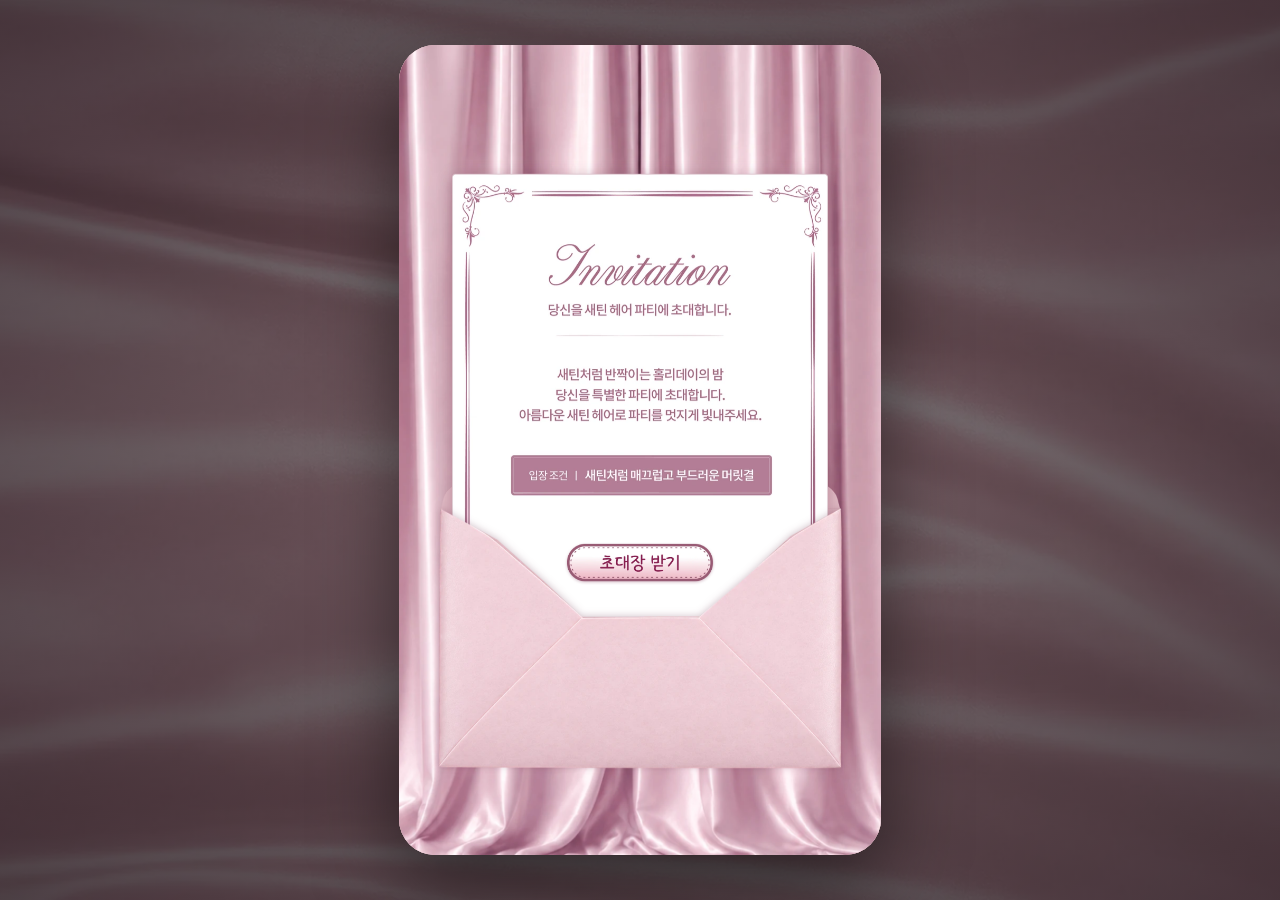
==== index.html @ 9b7ec1ea "Add files via upload" ====
<!doctype html>
<html lang="ko">
<head>
<meta charset="UTF-8" />
<meta name="viewport" content="width=device-width, initial-scale=1, maximum-scale=1, viewport-fit=cover" />
<title>지나의 파티 준비</title>
<meta name="description" content="지나를 파티에 보내는 아이템 입히기 게임 프로토타입" />
<link rel="stylesheet" href="styles.css?v=55" />
</head>
<body>
  <div class="app" id="app">

    <!-- Persistent top-left control bar: back / mute / undo-this-screen -->
    <div class="control-bar hidden" id="controlBar">
      <button class="ctrl-btn" id="btnBack" aria-label="뒤로 가기" title="뒤로 가기">
        <span class="ctrl-glyph">←</span>
      </button>
      <button class="ctrl-btn" id="btnMute" aria-label="음악 끄기" title="음악 끄기/켜기">
        <span class="ctrl-glyph" id="muteGlyph">♪</span>
      </button>
      <button class="ctrl-btn" id="btnUndo" aria-label="되돌리기" title="이 화면 되돌리기">
        <span class="ctrl-glyph">↺</span>
      </button>
    </div>

    <!-- ============ SCENE 1: 첫 화면 인트로 (봉투가 날아와 열리고, 편지지가 올라오는 캔버스 모션) ============ -->
    <!-- 새틴 커튼 배경은 <img> (다른 사진 화면과 같은 contain-fit 계산), 그 위 캔버스에 봉투/편지지(intro.js).
         '초대장 받기' 버튼(data-rect="introInvite")은 편지지가 멈추면 같은 자리에서 활성화되고, 누르면 너드 지나 1 로 이어집니다. -->
    <section class="scene photo-scene" id="scene-envelope" data-scene="envelope">
      <img class="scene-bg" id="introBg" src="assets/intro/curtain.webp?v=30" alt="" data-natural-w="402" data-natural-h="874" draggable="false" />
      <div class="letter-layer" id="introLayer" data-rect="storyFull">
        <canvas class="letter-canvas" id="introCanvas" width="804" height="1748"></canvas>
      </div>
      <div class="hotspot-layer">
        <button class="intro-invite-btn" id="btnInvite" data-rect="introInvite" aria-label="초대장 받기"><img src="assets/intro/btn-invite.webp?v=30" alt="초대장 받기" draggable="false" /></button>
      </div>
    </section>

    <!-- ============ SCENE 2: 지나 스토리 (너드 지나 → 블라썸 던 루트) ============ -->
    <!-- The composite images (402x874 art, shipped at 1206x2622 for 3x phones) are
         created by script.js (see D.story.images) and stacked in here; it cross-fades
         between them. Each image already has the three top-left icons baked in, so
         invisible buttons sit on top of them. The baked music icon is drawn in its
         "off" (slashed) state, so a small patch image (.mute-patch) hides the slash
         while music is playing. -->
    <section class="scene hidden photo-scene" id="scene-story" data-scene="story">
      <!-- hair shine (blossom 9): a bright band travelling down the hair, drawn on a canvas through a hair-shaped mask (no CSS mask, so it also works when opened from a local file) -->
      <div class="gloss-layer" id="glossLayer" data-rect="storyFull">
        <canvas class="gloss-canvas" id="glossCanvas" width="804" height="1748"></canvas>
      </div>
      <!-- 블썸 11: sparkle spiral behind Jina (behind-transform test v7), drawn on a canvas -->
      <div class="xf-layer" id="xfLayer" data-rect="storyFull">
        <canvas class="xf-canvas" id="xfCanvas" width="804" height="1748"></canvas>
      </div>
      <!-- 블썸 11 (와이드 그림): designer's sparkle light layer, drawn on a canvas that covers the whole wide picture -->
      <div class="sp-layer" id="spLayer" data-rect="storyWide">
        <canvas class="sp-canvas" id="spCanvas" width="1040" height="1748"></canvas>
      </div>
      <!-- petals, 빠직 marks and the pressed-card patches (sprites from assets/fx) -->
      <div class="story-fx" id="storyFx" data-rect="storyFull"></div>
      <canvas class="type-canvas" id="typeCanvas" data-rect="typeText"></canvas>
      <img class="arrow-mark" id="arrowMark" data-rect="typeArrow" alt="" draggable="false" />
      <img class="mute-patch" id="mutePatch" data-rect="storyMutePatch" src="assets/scenes/mute-on-patch.png" alt="" draggable="false" />
      <div class="hotspot-layer" id="storyHotspots">
        <!-- tap anywhere to continue (only active on the dialogue screens) -->
        <button class="hotspot story-tap" id="storyTap" data-rect="storyFull" aria-label="다음"></button>
        <button class="hotspot story-card" id="cardL" data-rect="storyCardL" aria-label="왼쪽 아이템 선택"></button>
        <button class="hotspot story-card" id="cardR" data-rect="storyCardR" aria-label="오른쪽 아이템 선택"></button>
        <button class="hotspot" id="storyBack" data-rect="storyBack" aria-label="뒤로 가기"></button>
        <button class="hotspot" id="storyMute" data-rect="storyMute" aria-label="음악 끄기"></button>
        <button class="hotspot" id="storyUndo" data-rect="storyUndo" aria-label="처음부터 다시"></button>
      </div>
      <!-- curtain that opens onto the party hall (curtain-open test): two halves gather to the sides -->
      <div class="curtain-layer" id="curtainLayer" aria-hidden="true">
        <div class="curtain-half" id="curtainL"><img src="assets/scenes/bl-curtain.webp?v=45" alt="" draggable="false" /></div>
        <div class="curtain-half" id="curtainR"><img src="assets/scenes/bl-curtain.webp?v=45" alt="" draggable="false" /></div>
      </div>
    </section>

    <!-- ============ SCENE 3b: 편지 화면 (블라썸 24 → ▶). 배경 이미지(위쪽 아이콘 포함) 위 캔버스에 봉투/편지지 모션, 그 위에 선물받기/다시하기 버튼 ============ -->
    <section class="scene hidden photo-scene" id="scene-letter" data-scene="letter">
      <img class="scene-bg" id="letterBg" src="assets/scenes/letter-sat.webp?v=45" alt="" data-natural-w="402" data-natural-h="874" data-cover="1" draggable="false" />
      <img class="letter-orn" id="letterOrn" data-rect="letterOrn" src="assets/scenes/letter-orn-pink.webp?v=51" alt="" draggable="false" />
      <img class="letter-icons" id="letterIcons" data-rect="letterIcons" src="assets/scenes/letter-icons2.webp?v=48" alt="" draggable="false" />
      <div class="letter-layer" id="letterLayer" data-rect="letterLayer">
        <canvas class="letter-canvas" id="letterCanvas" width="804" height="1748"></canvas>
      </div>
      <img class="mute-patch" id="letterMutePatch" data-rect="storyMutePatch" src="assets/scenes/mute-on-patch-pink2.png?v=31" alt="" draggable="false" />
      <div class="hotspot-layer">
        <button class="hotspot" id="letterBack" data-rect="storyBack" aria-label="뒤로 가기"></button>
        <button class="hotspot" id="letterMute" data-rect="storyMute" aria-label="음악 끄기"></button>
        <button class="hotspot" id="letterUndo" data-rect="storyUndo" aria-label="처음부터 다시"></button>
      </div>
      <button class="letter-pill" id="letterGift" data-rect="letterGift" aria-label="선물받기"><img src="assets/letter/btn-gift.webp?v=30" alt="선물받기" draggable="false" /></button>
      <button class="letter-pill" id="letterRetry" data-rect="letterRetry" aria-label="다시하기"><img src="assets/letter/btn-retry.webp?v=30" alt="다시하기" draggable="false" /></button>
    </section>

    <!-- ============ SCENE 4: styling-tool puzzle (comb vs curler, photo scene) ============ -->
    <section class="scene hidden photo-scene" id="scene-style" data-scene="style">
      <img class="scene-bg" id="styleImg" alt="스타일링 도구를 골라주세요" data-natural-w="402" data-natural-h="874" />
      <div class="fx-layer" id="styleFxLayer"></div>
      <div class="hotspot-layer" id="styleHotspots">
        <button class="hotspot" data-rect="ctrlBack" aria-label="뒤로 가기"></button>
        <button class="hotspot" data-rect="ctrlMute" aria-label="음악 끄기"></button>
        <button class="hotspot" data-rect="ctrlUndo" aria-label="되돌리기"></button>
        <button class="hotspot" data-rect="cardLeft" id="styleCorrectBtn" aria-label="고데기 선택"></button>
        <button class="hotspot" data-rect="cardRight" id="styleWrongBtn" aria-label="꼬리빗 선택"></button>
      </div>
      <button class="next-arrow hidden" id="styleNextBtn" aria-label="다음">→</button>
    </section>

    <!-- ============ SCENE 5: accessory collection — awaiting real art ============ -->
    <section class="scene hidden" id="scene-accessory" data-scene="accessory">
      <div class="stage-bg" id="accessoryBg"></div>
      <p class="stage-prompt" id="accessoryPlaceholderLabel"></p>
      <div class="speech-bubble" id="accessoryBubble"><p id="accessoryBubbleText"></p></div>
      <div class="item-row" id="accessoryButtons"></div>
      <button class="next-arrow hidden" id="accessoryNextBtn" aria-label="다음">→</button>
    </section>

    <!-- ============ SCENE 6: curtain reveal ============ -->
    <section class="scene hidden" id="scene-curtain" data-scene="curtain">
      <div class="stage-bg" id="curtainBg"></div>
      <div class="curtain-panel left"></div>
      <div class="curtain-panel right"></div>
    </section>

    <!-- ============ SCENE 7: ending + retry — awaiting real art ============ -->
    <section class="scene hidden" id="scene-ending" data-scene="ending">
      <div class="stage-bg" id="endingBg"></div>
      <div class="speech-bubble" id="endingBubble"><p id="endingBubbleText"></p></div>
      <button class="retry-btn hidden" id="btnRetry"></button>
    </section>

    <!-- Shared bottom toast, reused by any photo scene for a short message -->
    <div class="global-toast" id="globalToast"><p id="globalToastText"></p></div>

    <!-- Shared transition overlay (black -> white fade used between stages) -->
    <div class="transition-overlay" id="transitionOverlay"></div>

    <!-- Shared timed gif/mp4 overlay: appears, autoplays, disappears after -->
    <div class="timed-media-overlay hidden" id="timedMediaOverlay">
      <video id="timedVideo" class="hidden" muted playsinline></video>
      <img id="timedGif" class="hidden" alt="" />
    </div>

  </div>


  <script src="data.js?v=64"></script>
  <script src="assets/text/dialogue-map.js?v=48"></script>
  <script src="assets/fx/fx-map.js?v=45"></script>
  <script src="assets/fx/fx-map-sun.js?v=48"></script>
  <script src="letter.js?v=51"></script>
  <script src="intro.js?v=34"></script>
  <script src="script.js?v=58"></script>
</body>
</html>
---- styles.css ----
:root {
  --cream: #fdf3e2;
  --cream-deep: #f7e6ce;
  --rose: #e2a0ac;
  --rose-deep: #c96d80;
  --rose-darker: #a8495e;
  --plum: #5a3540;
  --gold: #d3a24a;
  --gold-deep: #b8842f;
  --ink: #2b2b33;
  --shadow: rgba(90, 53, 64, 0.25);
}

* { box-sizing: border-box; touch-action: manipulation; }

/* The strips of page that show through the translucent browser bars (status bar on top, toolbar at the bottom) on phones:
   script.js sets --edge-top / --edge-bottom from the picture on screen (wallpaper colour on top, floor colour at the bottom). */
@property --edge-top    { syntax: "<color>"; inherits: false; initial-value: #201319; }
@property --edge-bottom { syntax: "<color>"; inherits: false; initial-value: #201319; }
html {
  background-color: var(--edge-bottom);
  background-image: linear-gradient(var(--edge-top), var(--edge-top));
  background-repeat: no-repeat;
  background-size: 100% 50vh;
  transition: --edge-top 0.6s ease, --edge-bottom 0.6s ease;
}
html, body {
  margin: 0;
  padding: 0;
  height: 100%;
  font-family: "Iowan Old Style", "Palatino Linotype", Georgia, "Noto Serif KR", serif;
  overscroll-behavior: none;
  -webkit-tap-highlight-color: transparent;
}

body {
  display: flex;
  align-items: center;
  justify-content: center;
  min-height: 100vh;
  min-height: 100dvh;
}

.app {
  position: relative;
  width: 100%;
  max-width: 430px;
  height: 100vh;
  height: 100dvh;
  max-height: 932px;
  overflow: hidden;
  background: var(--cream);
  box-shadow: 0 30px 80px rgba(0,0,0,0.5);
}

@media (max-width: 430px) { .app { box-shadow: none; } }   /* phones: no shadow, so the bar colour above/below stays clean */
@media (min-width: 431px) {
  .app { border-radius: 36px; height: min(90vh, 900px); }
}
/* PC / tablet: the card is as wide as the whole wide picture (520:874), so the picture's left/right edges are not cropped.  Phones are unchanged. */
@media (min-width: 431px) {
  .app { max-width: none; width: min(95vw, calc(min(90vh, 900px) * 0.5949)); }
}

/* PC / tablet only: the area around the phone-sized game shows the pink satin curtain.
   It is dimmed (and darker towards the edges) so the game stays the brightest thing on screen.
   On phones (viewport <= 430px wide) it is never shown. */
body::before, body::after { content: none; }
@media (min-width: 431px) {
  body::before {
    content: "";
    position: fixed; inset: 0; z-index: 0;
    pointer-events: none;
    background:
      radial-gradient(ellipse at 50% 50%, rgba(32,19,25,0.55) 0%, rgba(32,19,25,0.80) 100%),
      url("assets/ui/pc-bg.webp?v=30") center / cover no-repeat;
  }
  .app { z-index: 1; }
  /* 선셋 허니 루트(선셋 지나 1 ~ 끝)에서는 금색 새틴으로 천천히 바뀐다 (script.js 의 setPcTheme) */
  body::after {
    content: "";
    position: fixed; inset: 0; z-index: 0;
    pointer-events: none;
    background:
      radial-gradient(ellipse at 50% 50%, rgba(48,32,10,0.52) 0%, rgba(48,32,10,0.78) 100%),
      url("assets/ui/pc-bg-sun.webp?v=30") center / cover no-repeat;
    opacity: 0;
    transition: opacity 1.2s ease;
  }
  body.sun-bg::after { opacity: 1; }
}

/* ---------------- shared scene shell ---------------- */

.scene {
  position: absolute;
  inset: 0;
  display: flex;
  flex-direction: column;
  align-items: center;
  justify-content: center;
  opacity: 1;
  visibility: visible;
}

.scene.hidden {
  opacity: 0;
  visibility: hidden;
  pointer-events: none;
}

.hidden { display: none !important; }

.stage-bg {
  position: absolute;
  inset: 0;
  background-size: cover;
  background-position: center;
  z-index: 0;
}

/* ---------------- top-left control bar ---------------- */

.control-bar {
  position: absolute;
  top: max(14px, env(safe-area-inset-top));
  left: 14px;
  z-index: 50;
  display: flex;
  gap: 8px;
}
.control-bar.hidden { display: none; }

.ctrl-btn {
  width: 36px;
  height: 36px;
  border-radius: 50%;
  border: none;
  background: rgba(255,255,255,0.85);
  color: var(--rose-darker);
  box-shadow: 0 4px 10px rgba(0,0,0,0.25);
  display: flex;
  align-items: center;
  justify-content: center;
  font-size: 15px;
  cursor: pointer;
  transition: transform 0.15s ease, background 0.15s ease;
  padding: 0;
}
.ctrl-btn:hover { background: #fff; transform: scale(1.06); }
.ctrl-btn:active { transform: scale(0.92); }
.ctrl-btn .ctrl-glyph { line-height: 1; }
.app.muted #muteGlyph::before { content: "🔇"; }
.app:not(.muted) #muteGlyph { font-family: initial; }

/* ---------------- SCREEN 1-2: envelope + letter ---------------- */

#scene-envelope {
  background: radial-gradient(120% 90% at 50% 0%, #fffaf0 0%, var(--cream) 55%, var(--cream-deep) 100%);
  overflow: hidden;
}

.lace-frame {
  position: absolute;
  inset: 10px;
  border: 1.5px solid rgba(169, 106, 122, 0.35);
  pointer-events: none;
}
.lace-frame::before, .lace-frame::after {
  content: "";
  position: absolute;
  left: 50%;
  width: 70%;
  height: 22px;
  transform: translateX(-50%);
  background-image: radial-gradient(circle, rgba(169,106,122,0.35) 2.4px, transparent 2.6px);
  background-size: 14px 14px;
  background-position: center;
  background-repeat: repeat-x;
}
.lace-frame::before { top: -11px; }
.lace-frame::after { bottom: -11px; }

.envelope-prompt {
  position: absolute;
  top: 9%;
  left: 50%;
  transform: translateX(-50%);
  text-align: center;
  color: var(--rose-darker);
  letter-spacing: 0.08em;
  font-size: 13px;
  opacity: 0.85;
  padding: 0 12%;
}

.envelope-stage {
  position: relative;
  width: 80%;
  max-width: 300px;
  aspect-ratio: 5 / 4.4;
  perspective: 1400px;
}

.envelope { position: relative; width: 100%; height: 100%; }

.env-back {
  position: absolute; inset: 0; border-radius: 10px;
  background: linear-gradient(155deg, var(--rose) 0%, var(--rose-deep) 100%);
  box-shadow: 0 22px 45px var(--shadow), inset 0 0 0 1px rgba(255,255,255,0.25);
  overflow: hidden; z-index: 1;
}
.env-back::before {
  content: ""; position: absolute; inset: 0;
  background-image: radial-gradient(circle, rgba(255,255,255,0.35) 1.6px, transparent 1.8px);
  background-size: 16px 16px; opacity: 0.5;
}

.letter {
  position: absolute; left: 50%; width: 82%; height: 62%;
  transform: translateX(-50%); top: 54%;
  background: linear-gradient(180deg, #fffaf0, var(--cream-deep));
  border-radius: 8px; box-shadow: 0 12px 30px rgba(90,53,64,0.28);
  transition: top 1.05s cubic-bezier(.22,.9,.3,1.18);
  padding: 14px 14px 12px; border: 1px solid rgba(169,106,122,0.25);
  z-index: 2; overflow: hidden; display: flex; flex-direction: column; align-items: center;
  gap: 8px;
}
.letter::before {
  content: ""; position: absolute; left: 7px; right: 7px; top: 7px; bottom: 7px;
  border: 1px dashed rgba(169,106,122,0.35); border-radius: 4px; pointer-events: none;
}
.letter-heading {
  display: block; text-align: center; font-size: 10.5px; letter-spacing: 0.2em;
  text-transform: uppercase; color: var(--gold-deep); flex: none;
}
.letter-text {
  margin: 0; color: var(--plum); font-size: 14.5px; line-height: 1.55;
  text-align: center; font-weight: 600; flex: 1; display: flex;
  align-items: center; justify-content: center;
}
.letter-btn {
  flex: none; border: none; border-radius: 999px; padding: 9px 26px;
  background: linear-gradient(135deg, var(--rose-deep), var(--rose-darker));
  color: #fff8ea; font-size: 13.5px; font-weight: 700; letter-spacing: 0.02em;
  cursor: pointer; box-shadow: 0 6px 14px rgba(90,53,64,0.35);
  transition: transform 0.15s ease, filter 0.15s ease;
}
.letter-btn:hover { filter: brightness(1.08); transform: translateY(-1px); }
.letter-btn:active { transform: scale(0.95); }

.envelope.open .letter { top: -46%; }
.envelope.closing .letter { top: 54%; transition: top 0.85s cubic-bezier(.5,0,.7,.4); }

.env-pocket-front {
  position: absolute; inset: 0; z-index: 3;
  background: linear-gradient(165deg, var(--rose-deep), var(--rose-darker));
  clip-path: polygon(0 45%, 100% 45%, 100% 100%, 0 100%);
  box-shadow: inset 0 6px 10px -6px rgba(0,0,0,0.35);
}
.env-flap {
  position: absolute; inset: 0; transform-origin: top center;
  clip-path: polygon(0 0, 100% 0, 50% 47%);
  background: linear-gradient(200deg, var(--rose-deep), var(--rose-darker));
  backface-visibility: hidden; z-index: 4;
  transition: transform 1s cubic-bezier(.6,.1,.3,1), z-index 0s 0.5s;
  box-shadow: 0 8px 18px rgba(90,53,64,0.2);
  display: flex; align-items: flex-start; justify-content: center; padding-top: 9%;
}
.env-flap-mark { font-size: 34px; color: rgba(255,255,255,0.75); }
.envelope.open .env-flap { transform: rotateX(-158deg); z-index: 0; transition: transform 1s cubic-bezier(.6,.1,.3,1), z-index 0s 0s; }
.envelope.closing .env-flap { transform: rotateX(0deg); z-index: 4; transition: transform 0.8s 0.55s cubic-bezier(.3,.2,.4,1), z-index 0s 0.55s; }

.env-seal {
  position: absolute; left: 50%; top: 46%; transform: translate(-50%,-50%) scale(1);
  width: 42px; height: 42px; border-radius: 50%;
  background: radial-gradient(circle at 35% 30%, var(--gold), var(--gold-deep));
  box-shadow: 0 3px 8px rgba(0,0,0,0.35); z-index: 5;
  display: flex; align-items: center; justify-content: center;
  color: #fff8ea; font-size: 15px; font-family: Georgia, serif;
  transition: opacity 0.35s ease, transform 0.35s ease;
}
.envelope.open .env-seal, .envelope.closing .env-seal { opacity: 0; transform: translate(-50%,-50%) scale(0.4); }

.tap-hint {
  position: absolute; bottom: 12%; left: 50%; transform: translateX(-50%);
  border: none; border-radius: 999px; padding: 10px 30px;
  background: linear-gradient(135deg, var(--rose-deep), var(--rose-darker));
  color: #fff8ea; font-size: 13px; letter-spacing: 0.08em; text-transform: uppercase;
  cursor: pointer; box-shadow: 0 8px 18px rgba(90,53,64,0.3);
  animation: pulseHint 1.6s ease-in-out infinite;
}
.tap-hint.hidden { display: none; }
@keyframes pulseHint { 0%,100% { transform: translateX(-50%) scale(1); } 50% { transform: translateX(-50%) scale(1.05); } }

/* ---------------- shared: character silhouette ---------------- */

.character-stage {
  position: relative;
  z-index: 2;
  width: 46%;
  max-width: 190px;
  margin-top: -6%;
  filter: drop-shadow(0 14px 18px rgba(0,0,0,0.25));
}
.character-stage svg { width: 100%; height: auto; display: block; }

.character-stage.shake { animation: shakeChar 0.5s ease; }
@keyframes shakeChar {
  0%, 100% { transform: translateX(0); }
  20% { transform: translateX(-6px) rotate(-2deg); }
  40% { transform: translateX(5px) rotate(2deg); }
  60% { transform: translateX(-4px) rotate(-1deg); }
  80% { transform: translateX(3px) rotate(1deg); }
}

.sparkle {
  position: absolute;
  color: #fff3c4;
  font-size: 16px;
  pointer-events: none;
  animation: sparklePop 0.9s ease forwards;
  z-index: 6;
}
@keyframes sparklePop {
  0% { opacity: 0; transform: scale(0.3) rotate(0deg); }
  35% { opacity: 1; transform: scale(1.15) rotate(20deg); }
  100% { opacity: 0; transform: scale(0.6) rotate(50deg) translateY(-14px); }
}

.wrong-x {
  position: absolute;
  color: #ff5b6e;
  font-weight: 800;
  font-size: 20px;
  pointer-events: none;
  animation: wrongPop 0.55s ease forwards;
  z-index: 6;
}
@keyframes wrongPop {
  0% { opacity: 0; transform: scale(0.5) translateY(6px); }
  40% { opacity: 1; transform: scale(1.15) translateY(-4px); }
  100% { opacity: 0; transform: scale(0.9) translateY(-14px); }
}

/* ---------------- shared: prompt / speech bubble ---------------- */

.stage-prompt {
  position: relative;
  z-index: 2;
  color: #fff;
  font-size: 15px;
  text-align: center;
  margin: 14px 0 22px;
  padding: 0 14%;
  text-shadow: 0 2px 6px rgba(0,0,0,0.4);
}

.speech-bubble {
  position: relative;
  z-index: 3;
  max-width: 76%;
  background: #fffaf0;
  color: var(--plum);
  border-radius: 16px;
  padding: 12px 16px;
  font-size: 13.5px;
  line-height: 1.5;
  text-align: center;
  box-shadow: 0 10px 24px rgba(0,0,0,0.25);
  margin-top: -8%;
  margin-bottom: 14px;
  opacity: 0;
  transform: translateY(14px);
  transition: opacity 0.4s ease, transform 0.4s ease;
  pointer-events: none;
}
.speech-bubble::after {
  content: "";
  position: absolute;
  bottom: -8px;
  left: 50%;
  transform: translateX(-50%);
  border-width: 8px 7px 0 7px;
  border-style: solid;
  border-color: #fffaf0 transparent transparent transparent;
}
.speech-bubble.show { opacity: 1; transform: translateY(0); }
.speech-bubble p { margin: 0; }

/* ---------------- shared: item buttons ---------------- */

.item-row {
  position: relative;
  z-index: 3;
  display: flex;
  gap: 16px;
  margin-top: 6px;
}

.item-btn {
  width: 118px;
  border: none;
  border-radius: 16px;
  background: rgba(255,255,255,0.92);
  padding: 12px 10px 10px;
  display: flex;
  flex-direction: column;
  align-items: center;
  gap: 8px;
  cursor: pointer;
  box-shadow: 0 8px 18px rgba(0,0,0,0.22);
  transition: transform 0.15s ease, box-shadow 0.15s ease, filter 0.15s ease;
  -webkit-tap-highlight-color: transparent;
}
.item-btn:hover { transform: translateY(-2px) scale(1.02); filter: brightness(1.03); }
.item-btn:active { transform: scale(0.95); }
.item-btn.selected { box-shadow: 0 0 0 3px var(--gold), 0 8px 18px rgba(0,0,0,0.22); }
.item-btn.disabled { opacity: 0.55; pointer-events: none; }

.item-swatch {
  width: 56px;
  height: 56px;
  border-radius: 12px;
  background: linear-gradient(150deg, #ddd, #bbb);
  display: block;
}
.item-label {
  font-size: 12px;
  color: var(--plum);
  font-weight: 600;
  text-align: center;
}

.swatch-blossom { background: linear-gradient(150deg, #f6c9d5, #c96d80); }
.swatch-sunset { background: linear-gradient(150deg, #f6dfa0, #d3a24a); }
.swatch-comb { background: linear-gradient(150deg, #efefef, #9aa0a6); }
.swatch-curler { background: linear-gradient(150deg, #ffd7de, #c96d80); }
.swatch-scrunchie { background: linear-gradient(150deg, #ffe3ea, #e2909f); }
.swatch-diary { background: linear-gradient(150deg, #f3d9d9, #a8495e); }

.next-arrow {
  position: absolute;
  top: max(14px, env(safe-area-inset-top));
  right: 14px;
  z-index: 20;
  width: 42px;
  height: 42px;
  border-radius: 50%;
  border: none;
  background: rgba(255,255,255,0.92);
  color: var(--rose-darker);
  font-size: 18px;
  box-shadow: 0 8px 18px rgba(0,0,0,0.3);
  cursor: pointer;
  animation: nextPulse 1.4s ease-in-out infinite;
}
.next-arrow.hidden { display: none; }
@keyframes nextPulse { 0%,100% { transform: scale(1); } 50% { transform: scale(1.08); } }

/* ---------------- photo scenes (route / style): full composite images ---------------- */

.photo-scene { background: #000; }

.scene-bg {
  position: absolute;
  inset: 0;
  width: 100%;
  height: 100%;
  object-fit: contain;
  display: block;
  user-select: none;
  -webkit-user-drag: none;
  z-index: 1;
}

.hotspot-layer {
  position: absolute;
  inset: 0;
  z-index: 5;
}

/* positioned in JS to exactly match the baked-in artwork (see script.js
   layoutPhotoScene). left/top/width/height below are just safe fallbacks. */
.hotspot {
  position: absolute;
  left: 0; top: 0; width: 40px; height: 40px;
  border: none;
  background: transparent;
  padding: 0;
  margin: 0;
  cursor: pointer;
  -webkit-tap-highlight-color: transparent;
  appearance: none;
  -webkit-appearance: none;
}
.hotspot.disabled { pointer-events: none; }

.fx-layer {
  position: absolute;
  inset: 0;
  z-index: 4;
  pointer-events: none;
}

/* generic wrong-answer tint drawn over a card when no dedicated
   "wrong click" composite photo exists yet for that route */
.card-tint {
  position: absolute;
  border-radius: 46px;
  background: rgba(178, 34, 52, 0.38);
  mix-blend-mode: multiply;
  opacity: 0;
  transition: opacity 0.2s ease;
}
.card-tint.show { opacity: 1; }

.correct-ring {
  position: absolute;
  border-radius: 46px;
  box-shadow: 0 0 0 4px var(--gold), 0 0 22px 4px rgba(211,162,74,0.65);
  opacity: 0;
  transition: opacity 0.25s ease;
}
.correct-ring.show { opacity: 1; }

/* "Notice" popup used as a generic wrong-answer message when a route has
   no dedicated baked-in composite for the wrong click (see data.js) */
.notice-popup {
  position: absolute;
  left: 8%;
  right: 8%;
  top: 54%;
  background: #fffaf0;
  border: 1px solid rgba(169,106,122,0.35);
  border-radius: 14px;
  padding: 20px 14px 12px;
  text-align: center;
  box-shadow: 0 12px 28px rgba(0,0,0,0.3);
  opacity: 0;
  transform: translateY(10px);
  transition: opacity 0.3s ease, transform 0.3s ease;
}
.notice-popup.show { opacity: 1; transform: translateY(0); }
.notice-popup .notice-tab {
  position: absolute;
  top: -12px;
  left: 50%;
  transform: translateX(-50%);
  background: #fff;
  border: 1px solid rgba(169,106,122,0.35);
  border-radius: 999px;
  padding: 3px 16px;
  font-size: 11.5px;
  font-weight: 700;
  color: var(--rose-darker);
  letter-spacing: 0.05em;
}
.notice-popup p {
  margin: 0;
  font-size: 13.5px;
  color: var(--rose-darker);
  font-weight: 700;
  line-height: 1.5;
}

.spark-mark {
  position: absolute;
  color: #e0334c;
  font-size: 22px;
  font-weight: 800;
  pointer-events: none;
  animation: sparkPop 0.6s ease forwards;
}
@keyframes sparkPop {
  0% { opacity: 0; transform: scale(0.4) rotate(-10deg); }
  40% { opacity: 1; transform: scale(1.2) rotate(6deg); }
  100% { opacity: 0.9; transform: scale(1) rotate(0deg); }
}

/* ---------------- route / style / accessory / ending scene bg tint ---------------- */

#scene-route .stage-bg { background-color: #2b2b33; }
#scene-style .stage-bg,
#scene-accessory .stage-bg { background-color: var(--stage-color, #e7a3b2); }
#scene-ending .stage-bg { background-color: #e7a3b2; }

/* subtle dotted texture reused for all painted backgrounds */
.stage-bg.textured::before {
  content: "";
  position: absolute; inset: 0;
  background-image: radial-gradient(circle, rgba(255,255,255,0.28) 1.6px, transparent 1.8px);
  background-size: 18px 18px;
}

/* ---------------- curtain reveal ---------------- */

#scene-curtain .stage-bg { background-color: #a8495e; }
.curtain-panel {
  position: absolute;
  top: 0; bottom: 0;
  width: 52%;
  background: repeating-linear-gradient(90deg, #c96d80 0 14px, #b45a6e 14px 28px);
  box-shadow: inset 0 0 40px rgba(0,0,0,0.35);
  z-index: 5;
  transition: transform 1.1s cubic-bezier(.6,.05,.3,1);
}
.curtain-panel.left { left: 0; transform: translateX(0); border-radius: 0 24px 24px 0; }
.curtain-panel.right { right: 0; transform: translateX(0); border-radius: 24px 0 0 24px; }
#scene-curtain.opened .curtain-panel.left { transform: translateX(-100%); }
#scene-curtain.opened .curtain-panel.right { transform: translateX(100%); }

/* ---------------- ending ---------------- */

.retry-btn {
  position: relative;
  z-index: 4;
  margin-top: 18px;
  border: none;
  border-radius: 999px;
  padding: 11px 32px;
  background: linear-gradient(135deg, var(--gold), var(--gold-deep));
  color: #fff8ea;
  font-size: 14px;
  font-weight: 700;
  letter-spacing: 0.03em;
  cursor: pointer;
  box-shadow: 0 8px 18px rgba(0,0,0,0.3);
  opacity: 0;
  transform: translateY(14px);
  transition: opacity 0.4s ease, transform 0.4s ease;
}
.retry-btn.show { opacity: 1; transform: translateY(0); }
.retry-btn.hidden { display: none; }

/* ---------------- shared bottom toast ---------------- */

.global-toast {
  position: absolute;
  left: 50%;
  bottom: 6%;
  transform: translate(-50%, 14px);
  background: linear-gradient(135deg, #fff8ea, #fbe7c4);
  color: var(--rose-darker);
  padding: 10px 22px;
  border-radius: 999px;
  font-size: 13.5px;
  font-weight: 700;
  text-align: center;
  box-shadow: 0 10px 24px rgba(0,0,0,0.35);
  opacity: 0;
  pointer-events: none;
  transition: opacity 0.35s ease, transform 0.35s ease;
  z-index: 40;
  max-width: 80%;
}
.global-toast.show { opacity: 1; transform: translate(-50%, 0); }
.global-toast p { margin: 0; }

/* ---------------- transition overlay (black -> white fade) ---------------- */

.transition-overlay {
  position: absolute;
  inset: 0;
  z-index: 100;
  background: var(--veil-color, #fff);
  opacity: 0;
  pointer-events: none;
  transition: opacity var(--veil-out, 480ms) var(--veil-ease, ease-out);
}
.transition-overlay.cover {
  opacity: var(--veil-peak, 0.85);
  transition: opacity var(--veil-in, 280ms) var(--veil-ease, ease-in);
}

/* ---------------- timed gif/mp4 overlay ---------------- */

.timed-media-overlay {
  position: absolute;
  inset: 0;
  z-index: 90;
  background: rgba(20, 10, 14, 0.82);
  display: flex;
  align-items: center;
  justify-content: center;
  opacity: 0;
  transition: opacity 0.35s ease;
}
.timed-media-overlay.show { opacity: 1; }
.timed-media-overlay.hidden { display: none; }
.timed-media-overlay video,
.timed-media-overlay img {
  max-width: 80%;
  max-height: 70%;
  border-radius: 14px;
  box-shadow: 0 20px 50px rgba(0,0,0,0.5);
}


/* ---------------- 첫 화면 인트로 (캔버스 모션) + 초대장 받기 버튼 ---------------- */

#scene-envelope { background: #d9a9bd; }
#introBg { object-fit: cover; }   /* new wide curtain picture: always covers the whole screen */
.intro-invite-btn {
  position: absolute;
  left: 0; top: 0; width: 148px; height: 46px;   /* the image includes a soft baked-in shadow margin (see HOTSPOT_RECTS.introInvite) */
  z-index: 4;
  padding: 0; margin: 0;
  appearance: none; -webkit-appearance: none;
  border: none; background: transparent;
  cursor: pointer;
  -webkit-tap-highlight-color: transparent;
  opacity: 0;
  visibility: hidden;
  pointer-events: none;
}
.intro-invite-btn img {
  display: block; width: 100%; height: 100%;
  user-select: none; -webkit-user-drag: none; pointer-events: none;
  transform-origin: 50% 50%;
  will-change: transform;
  backface-visibility: hidden;
}
/* appears instantly: the canvas copy of the button stops drawing in the same frame (no fade, no flicker) */
.intro-invite-btn.show { opacity: 1; visibility: visible; pointer-events: auto; }
.intro-invite-btn.show.pulse img { animation: inviteBtnPulse 1.9s ease-in-out infinite; }   /* transform only: no filter repaint per frame */
.intro-invite-btn.show:active img { animation: none; transform: scale(0.955); }
.intro-invite-btn:focus-visible { outline: 2px solid #fff; outline-offset: 3px; border-radius: 28px; }
@keyframes inviteBtnPulse { 0%, 100% { transform: scale(1); } 50% { transform: scale(1.035); } }


/* ---------------- 너드 지나 스토리 (cross-fading composite images) ---------------- */

.story-img { opacity: 0; z-index: 1; pointer-events: none; transition: none; }
.story-img.cur { opacity: 1; z-index: 2; }
.story-img.incoming { z-index: 3; opacity: 0; }
.story-img.incoming.fading { opacity: 1; transition: opacity var(--story-fade, 380ms) ease; }

.mute-patch {
  position: absolute;
  left: 0; top: 0; width: 40px; height: 40px;
  z-index: 4;                       /* above the images, below the hotspots */
  pointer-events: none;
  user-select: none;
  -webkit-user-drag: none;
  opacity: 1;
}
.app.muted .mute-patch { opacity: 0; }   /* music off → original slashed icon shows */

.story-tap, .story-card { display: none; }
.story-tap.active, .story-card.active { display: block; }
.story-tap { cursor: pointer; }
/* (no press-scale: the pressed look is the real pressed card from the artwork) */

/* toast variant that sits under the top icon row (so it never covers the cards) */
.global-toast.top { bottom: auto; top: 14%; }

/* typed speech-box text + blinking ▶ (positioned by data-rect like the hotspots) */
.type-canvas {
  position: absolute;
  left: 0; top: 0; width: 40px; height: 20px;
  z-index: 4;
  pointer-events: none;
  opacity: 1;
  transition: opacity 0.24s ease;
}
.type-canvas.fade-out { opacity: 0; }
.arrow-mark {
  position: absolute;
  left: 0; top: 0; width: 20px; height: 20px;
  z-index: 4;
  pointer-events: none;
  user-select: none;
  -webkit-user-drag: none;
  opacity: 0;
}
.arrow-mark.show { animation: arrowBlink 1.05s ease-in-out infinite; }
@keyframes arrowBlink {
  0%, 100% { opacity: 1;    transform: translateX(0); }
  50%      { opacity: 0.25; transform: translateX(3px); }
}

/* mirrored wallpaper behind the image so wide screens don't get black side bars */
.scene-fill { position: absolute; left: 0; top: 0; z-index: 0; pointer-events: none; }

/* ---------------- 블라썸 루트: fx sprites, hair gloss ---------------- */
.story-fx { position: absolute; left: 0; top: 0; width: 100%; height: 100%; z-index: 4; pointer-events: none; overflow: visible; }
.fx-sprite { position: absolute; display: block; user-select: none; -webkit-user-drag: none; pointer-events: none; will-change: transform, opacity; }
.fx-sprite.leaving { opacity: 0; transition: opacity 0.24s ease; }
.fx-sprite.card-patch { opacity: 0; transition: opacity var(--hover-fade, 110ms) ease; will-change: opacity; }
.fx-sprite.card-patch.on { opacity: 1; }
.fx-sprite.mark { transform-origin: 50% 50%; }
.fx-sprite.petal { transform-origin: 50% 50%; }

/* hair shine: a bright band (--f = its position, % of picture height) lights up the hair only */
.gloss-layer { --f: 8%; position: absolute; left: 0; top: 0; width: 100%; height: 100%; z-index: 3; pointer-events: none; display: none; overflow: hidden; }
.gloss-layer.on { display: block; }
.gloss-canvas { position: absolute; left: 0; top: 0; width: 100%; height: 100%; mix-blend-mode: screen; pointer-events: none; }



/* 블썸 11 변신 반짝임: canvas sits over the picture (below the icons' mute patch / hotspots) */
/* 편지 화면: 봉투/편지지 캔버스 + 선물받기/다시하기 버튼 (위치는 data-rect 로 JS 가 맞춤) */
#letterBg[data-cover] { object-fit: cover; }
.letter-orn { position: absolute; left: 0; top: 0; z-index: 1; pointer-events: none; user-select: none; -webkit-user-drag: none; }
.letter-icons { position: absolute; left: 0; top: 0; z-index: 2; pointer-events: none; user-select: none; -webkit-user-drag: none; }
.letter-layer { position: absolute; left: 0; top: 0; width: 100%; height: 100%; z-index: 3; pointer-events: none; overflow: hidden; }
.letter-canvas { position: absolute; left: 0; top: 0; width: 100%; height: 100%; display: block; }
.letter-pill {
  position: absolute; left: 0; top: 0; width: 40px; height: 40px; z-index: 6;
  border: 0; padding: 0; margin: 0; background: transparent;
  cursor: pointer; appearance: none; -webkit-appearance: none; -webkit-tap-highlight-color: transparent;
  opacity: 0; transform: translateY(16px) scale(.94); pointer-events: none;
  transition: opacity .45s ease, transform .5s cubic-bezier(.2,.9,.25,1.15);
}
.letter-pill.show { opacity: 1; transform: none; pointer-events: auto; }
.letter-pill img {
  display: block; width: 100%; height: 100%; user-select: none; -webkit-user-drag: none; pointer-events: none;
  filter: drop-shadow(0 2px 2.5px rgba(132,62,92,.30)); transform-origin: 50% 50%;
}
.letter-pill.show.pulse img { animation: letterPulse 1.9s ease-in-out infinite; }
.letter-pill:hover img { filter: drop-shadow(0 2px 3px rgba(132,62,92,.40)) brightness(1.03); }
.letter-pill:active { transition: transform .08s ease; transform: scale(.955); }
.letter-pill:focus-visible { outline: 2px solid #fff; outline-offset: 3px; border-radius: 28px; }
@keyframes letterPulse { 0%,100% { transform: scale(1); } 50% { transform: scale(1.035); } }

.xf-layer { position: absolute; left: 0; top: 0; width: 100%; height: 100%; z-index: 3; pointer-events: none; display: none; overflow: hidden; }
.xf-layer.on { display: block; }
.xf-canvas { position: absolute; left: 0; top: 0; width: 100%; height: 100%; display: block; }
.sp-layer { position: absolute; left: 0; top: 0; z-index: 3; pointer-events: none; display: none; overflow: hidden; }
.sp-layer.on { display: block; }
.sp-canvas { position: absolute; left: 0; top: 0; width: 100%; height: 100%; display: block; }

/* 커튼: two halves (clip 49.8% so there is no seam), blocks all taps while it is on screen */
.curtain-layer { position: absolute; inset: 0; z-index: 30; overflow: hidden; display: none; opacity: 0; pointer-events: none; transition: opacity var(--cur-in, 420ms) ease; }
.curtain-layer.on { display: block; }
.curtain-layer.show { opacity: 1; pointer-events: auto; }
.curtain-layer.instant { transition: none; }
.curtain-half { position: absolute; inset: 0; will-change: transform, filter; }
.curtain-half img { position: absolute; inset: 0; width: 100%; height: 100%; object-fit: cover; display: block; user-select: none; -webkit-user-drag: none; }
#curtainL { clip-path: inset(0 49.8% 0 0); transform-origin: 0% 50%; }
#curtainR { clip-path: inset(0 0 0 49.8%); transform-origin: 100% 50%; }
.fx-sprite.pcard { transform-origin: 50% 50%; will-change: transform, opacity; }
.pcard-shadow { position: absolute; border-radius: 50%; background: radial-gradient(closest-side, rgba(110,40,70,.62) 0%, rgba(110,40,70,.34) 55%, rgba(110,40,70,0) 100%); transform-origin: 50% 50%; will-change: transform, opacity; pointer-events: none; }
.pcard-wrap { position: absolute; overflow: hidden; pointer-events: none; }
.pcard-wrap.leaving { opacity: 0; transition: opacity 0.24s ease; }
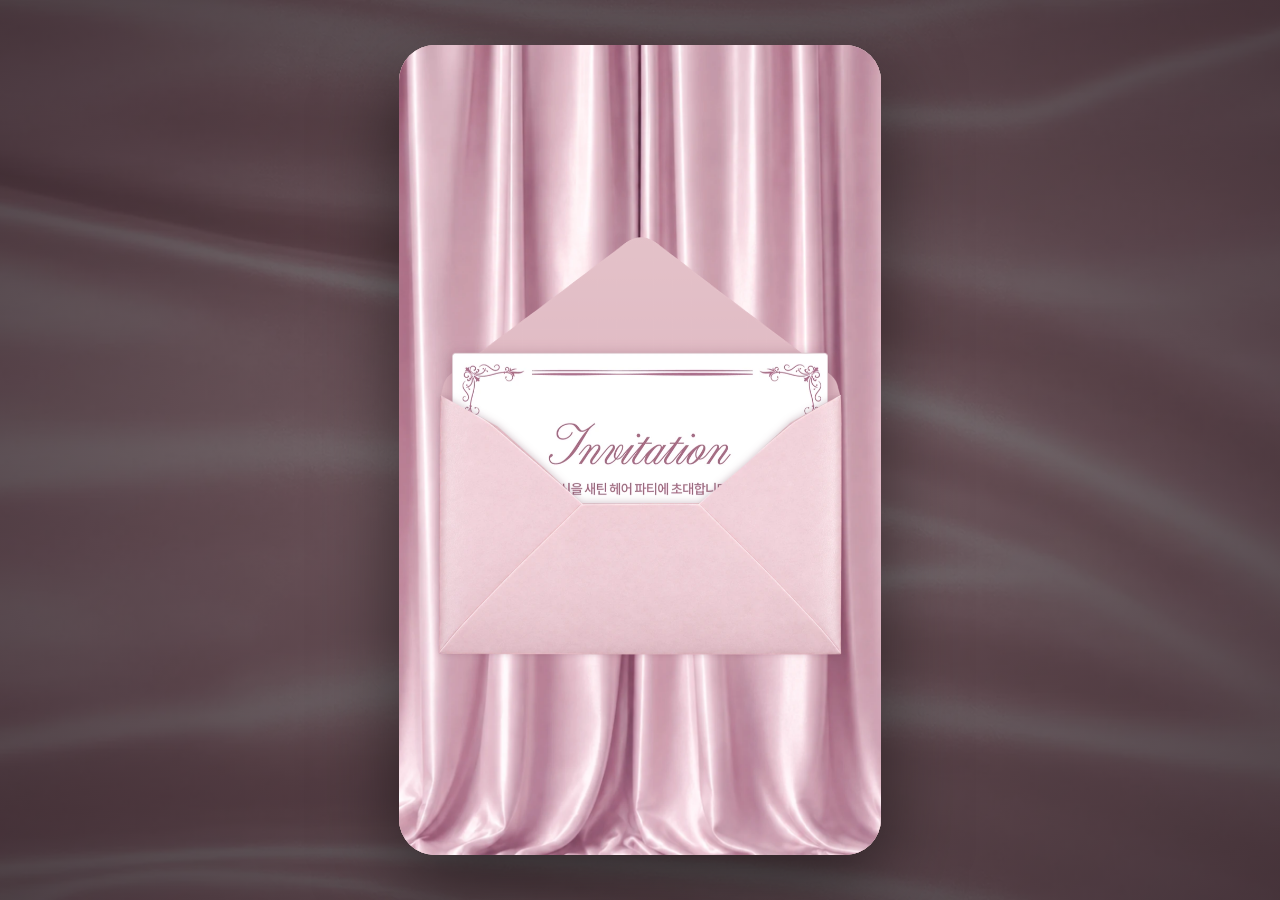
==== commit 55244a23: "Add files via upload" ====
--- a/index.html
+++ b/index.html
@@ -147,7 +147,7 @@
   </div>
 
 
-  <script src="data.js?v=64"></script>
+  <script src="data.js?v=65"></script>
   <script src="assets/text/dialogue-map.js?v=48"></script>
   <script src="assets/fx/fx-map.js?v=45"></script>
   <script src="assets/fx/fx-map-sun.js?v=48"></script>
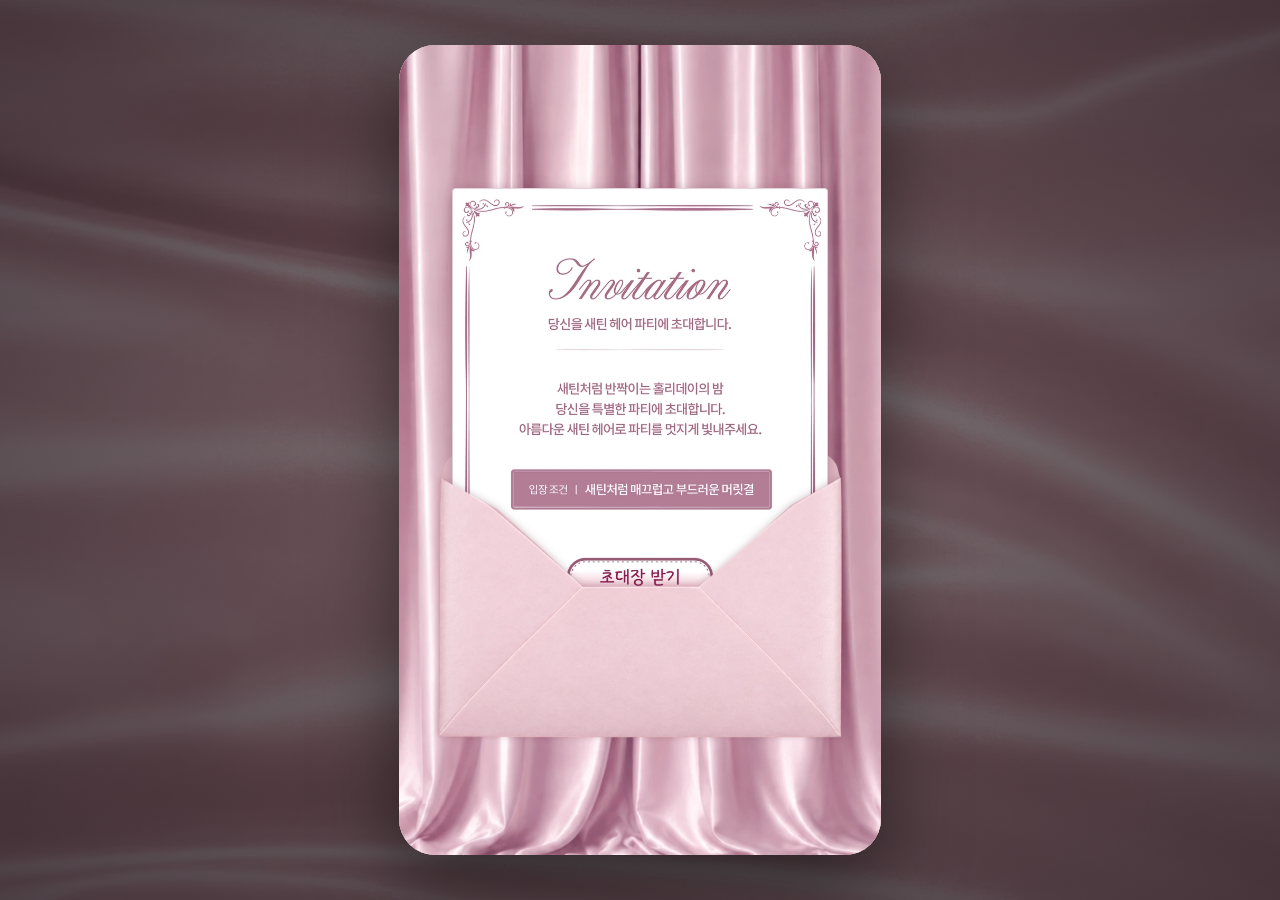
==== commit 14656429: "Add files via upload" ====
--- a/index.html
+++ b/index.html
@@ -147,12 +147,12 @@
   </div>
 
 
-  <script src="data.js?v=65"></script>
+  <script src="data.js?v=66"></script>
   <script src="assets/text/dialogue-map.js?v=48"></script>
   <script src="assets/fx/fx-map.js?v=45"></script>
   <script src="assets/fx/fx-map-sun.js?v=48"></script>
   <script src="letter.js?v=51"></script>
   <script src="intro.js?v=34"></script>
-  <script src="script.js?v=58"></script>
+  <script src="script.js?v=59"></script>
 </body>
 </html>
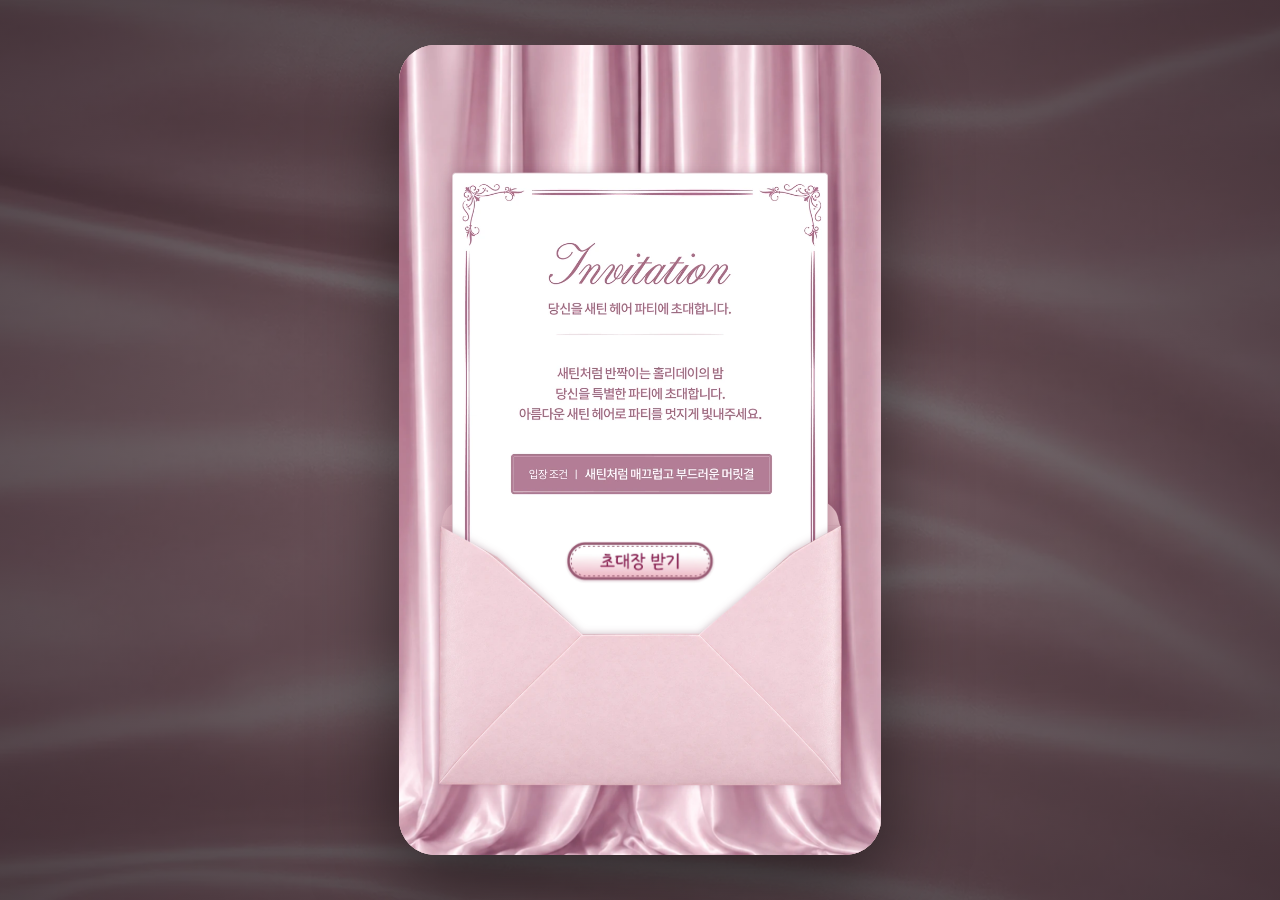
==== commit 2afe82ed: "Add files via upload" ====
--- a/index.html
+++ b/index.html
@@ -147,12 +147,12 @@
   </div>
 
 
-  <script src="data.js?v=66"></script>
+  <script src="data.js?v=67"></script>
   <script src="assets/text/dialogue-map.js?v=48"></script>
   <script src="assets/fx/fx-map.js?v=45"></script>
   <script src="assets/fx/fx-map-sun.js?v=48"></script>
   <script src="letter.js?v=51"></script>
-  <script src="intro.js?v=34"></script>
+  <script src="intro.js?v=35"></script>
   <script src="script.js?v=59"></script>
 </body>
 </html>
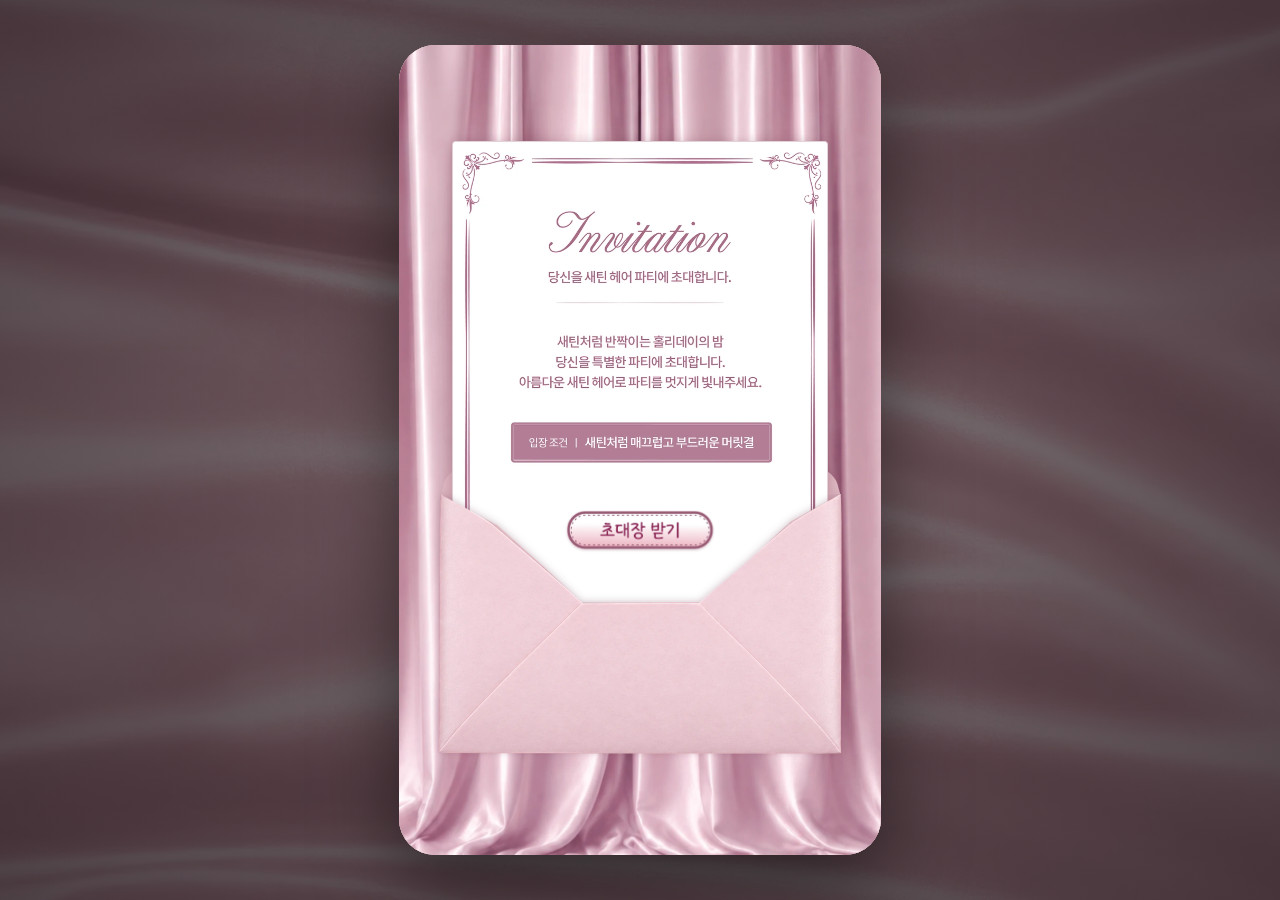
==== commit 027fc2b0: "Add files via upload" ====
--- a/index.html
+++ b/index.html
@@ -147,12 +147,12 @@
   </div>
 
 
-  <script src="data.js?v=67"></script>
+  <script src="data.js?v=69"></script>
   <script src="assets/text/dialogue-map.js?v=48"></script>
   <script src="assets/fx/fx-map.js?v=45"></script>
   <script src="assets/fx/fx-map-sun.js?v=48"></script>
   <script src="letter.js?v=51"></script>
-  <script src="intro.js?v=35"></script>
+  <script src="intro.js?v=38"></script>
   <script src="script.js?v=59"></script>
 </body>
 </html>
